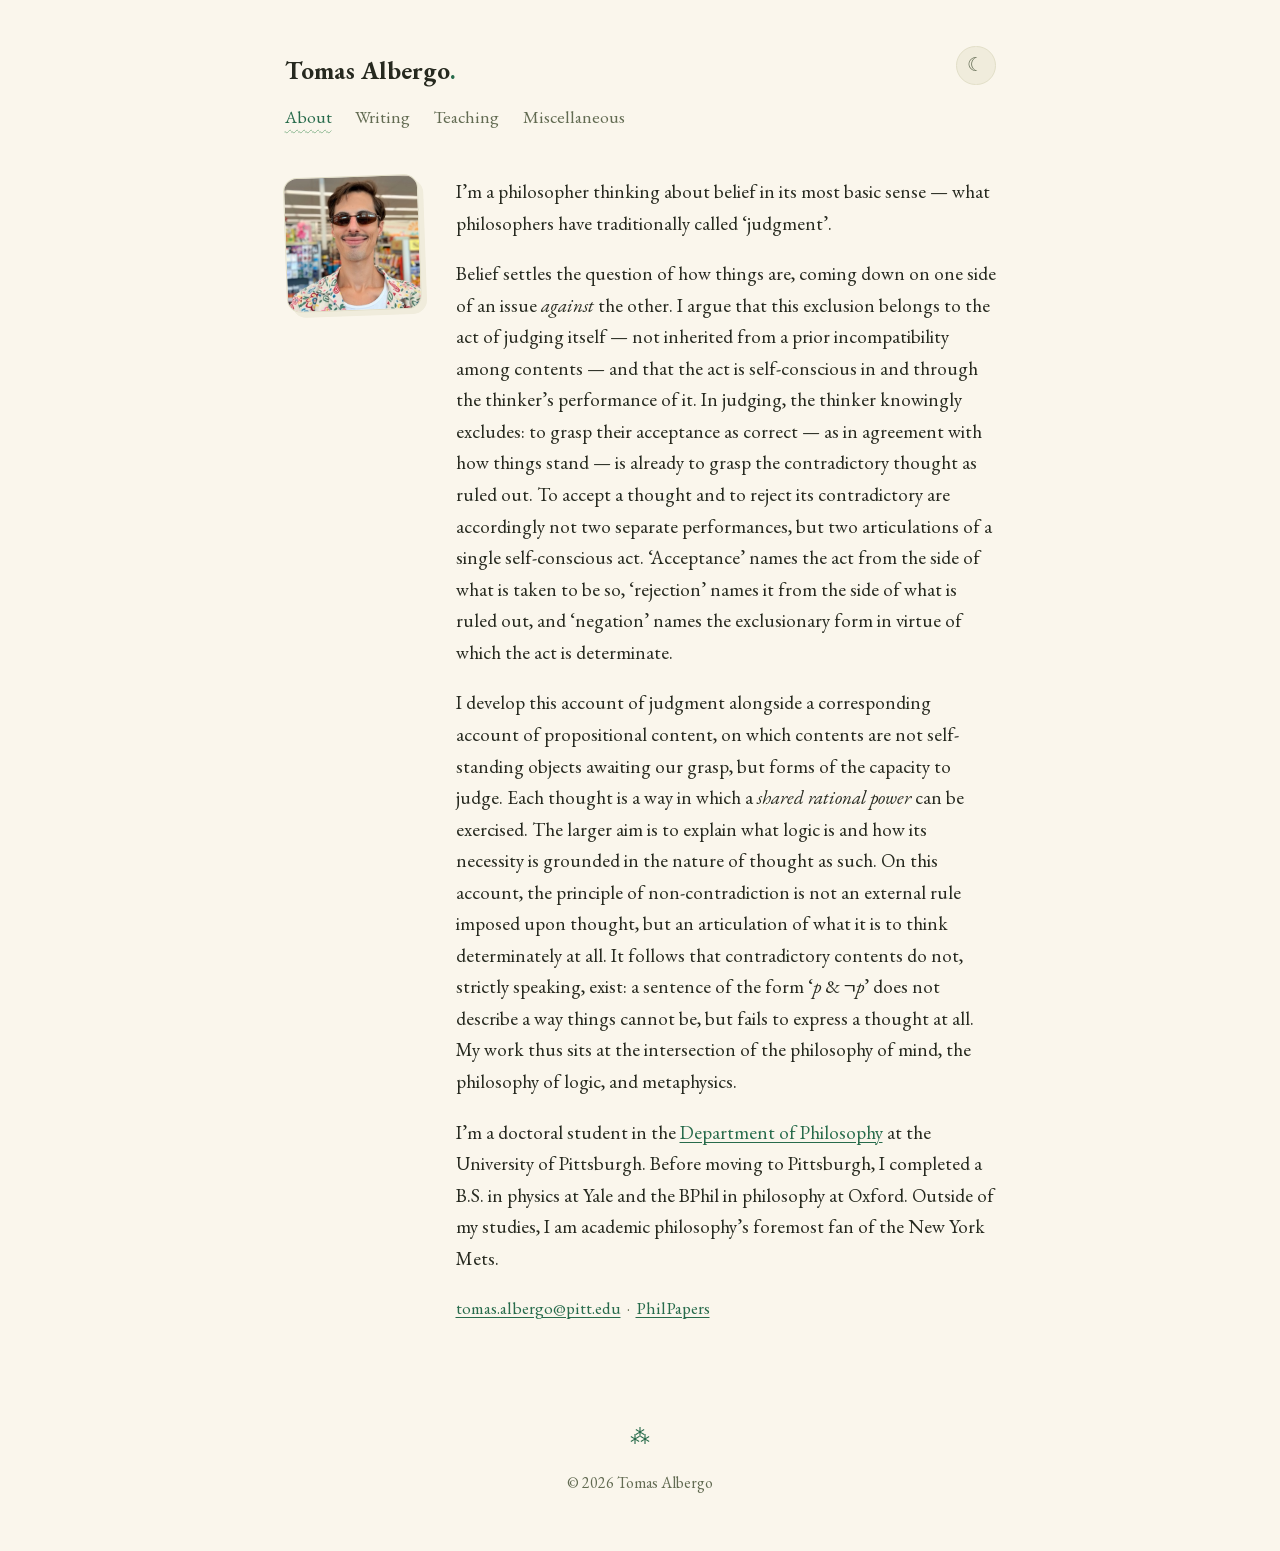
==== index.html @ c47ebb2b "Initial commit: personal academic site Hand-written HTML/CSS, EB Garamond, light/dark theme, the out" ====
<!DOCTYPE html>
<html lang="en">
<head>
  <meta charset="utf-8">
  <meta name="viewport" content="width=device-width, initial-scale=1">
  <title>Tomas Albergo</title>
  <meta name="description" content="Tomas Albergo — philosopher at the University of Pittsburgh working on logic, modality, and the metaphysics and epistemology of mind.">
  <link rel="icon" href="favicon.svg" type="image/svg+xml">
  <link rel="stylesheet" href="style.css">
  <script src="theme.js"></script>
  <script src="runner.js" defer></script>
</head>
<body>

<header class="site-header">
  <a class="wordmark" href="index.html">Tomas Albergo<span class="dot">.</span></a>
  <nav>
    <a href="index.html" aria-current="page">About</a>
    <a href="writing.html">Writing</a>
    <a href="teaching.html">Teaching</a>
    <a href="miscellaneous.html">Miscellaneous</a>
  </nav>
</header>

<main>
  <section class="intro">
    <!-- photo.jpg is a web-sized copy of TA.jpeg (the full-size original) -->
    <img class="portrait" src="photo.jpg" alt="Photo of Tomas Albergo">

    <div>
      <h1 class="visually-hidden">About</h1>
      <p>
        I’m a philosopher thinking about belief in its most basic
        sense — what philosophers have traditionally called
        ‘judgment’.
      </p>
      <p>
        Belief settles the question of how things are, coming down
        on one side of an issue <em>against</em> the other. I argue
        that this exclusion belongs to the act of judging itself —
        not inherited from a prior incompatibility among contents —
        and that the act is self-conscious in and through the
        thinker’s performance of it. In judging, the thinker
        knowingly excludes: to grasp their acceptance as correct —
        as in agreement with how things stand — is already to grasp
        the contradictory thought as ruled out. To accept a thought
        and to reject its contradictory are accordingly not two
        separate performances, but two articulations of a single
        self-conscious act. ‘Acceptance’ names the act from the side
        of what is taken to be so, ‘rejection’ names it from the
        side of what is ruled out, and ‘negation’ names the
        exclusionary form in virtue of which the act is determinate.
      </p>
      <p>
        I develop this account of judgment alongside a corresponding
        account of propositional content, on which contents are not
        self-standing objects awaiting our grasp, but forms of the
        capacity to judge. Each thought is a way in which a
        <em>shared rational power</em> can be exercised. The larger
        aim is to explain what logic is and how its necessity is
        grounded in the nature of thought as such. On this account,
        the principle of non-contradiction is not an external rule
        imposed upon thought, but an articulation of what it is to
        think determinately at all. It follows that contradictory
        contents do not, strictly speaking, exist: a sentence of the
        form ‘<em>p</em> &amp; ¬<em>p</em>’ does not describe a way things cannot be,
        but fails to express a thought at all. My work thus sits at
        the intersection of the philosophy of mind, the philosophy
        of logic, and metaphysics.
      </p>
      <p>
        I’m a doctoral student in the
        <a href="https://www.philosophy.pitt.edu/">Department of
        Philosophy</a> at the University of Pittsburgh. Before moving
        to Pittsburgh, I completed a B.S. in physics at Yale and the
        BPhil in philosophy at Oxford. Outside of my studies, I am
        academic philosophy’s foremost fan of the New York Mets.
      </p>
      <p class="contact-line">
        <a href="mailto:tomas.albergo@pitt.edu">tomas.albergo@pitt.edu</a>
        &nbsp;·&nbsp; <a href="https://philpeople.org/profiles/tomas-anthony-albergo">PhilPapers</a>
      </p>
    </div>
  </section>

</main>

<p class="asterism">⁂</p>

<footer class="site-footer">
  © 2026 Tomas Albergo
</footer>

</body>
</html>
---- style.css ----
/* ———————————————————————————————————————————————
   A warm, personal, lightweight stylesheet.
   Colors live in the :root block below — change them
   there and the whole site follows.
   ——————————————————————————————————————————————— */

/* EB Garamond, self-hosted (latin subset; other scripts fall back
   to the system serifs in the font stack) */
@font-face {
  font-family: 'EB Garamond';
  font-style: normal;
  font-weight: 400 800;
  font-display: swap;
  src: url('fonts/EBGaramond-latin.woff2') format('woff2');
  unicode-range: U+0000-00FF, U+0131, U+0152-0153, U+02BB-02BC, U+02C6, U+02DA, U+02DC, U+0304, U+0308, U+0329, U+2000-206F, U+20AC, U+2122, U+2191, U+2193, U+2212, U+2215, U+FEFF, U+FFFD;
}

@font-face {
  font-family: 'EB Garamond';
  font-style: italic;
  font-weight: 400 800;
  font-display: swap;
  src: url('fonts/EBGaramond-Italic-latin.woff2') format('woff2');
  unicode-range: U+0000-00FF, U+0131, U+0152-0153, U+02BB-02BC, U+02C6, U+02DA, U+02DC, U+0304, U+0308, U+0329, U+2000-206F, U+20AC, U+2122, U+2191, U+2193, U+2212, U+2215, U+FEFF, U+FFFD;
}

:root {
  color-scheme: light dark;
  --paper: #faf6ec;        /* warm cream background */
  --paper-raised: #f0ecdc; /* slightly deeper paper, for cards */
  --ink: #26291f;          /* warm near-black text */
  --ink-soft: #626b52;     /* muted gray-green for secondary text */
  --accent: #276b4b;       /* rainforest emerald */
  --accent-soft: #8db892;
  --rule: #e2dfc8;         /* hairlines and borders */
  /* flourish colors (dot, heading stroke, wavy underline, asterism):
     in light mode they follow the greens; dark mode overrides them */
  --pop: var(--accent-soft);
  --pop-strong: var(--accent);
  /* selected-text color: inverted (paper) on the green highlight in
     light mode; dark mode keeps the ordinary ink so it stays legible */
  --selection-ink: var(--paper);
  /* the outfield philosopher's paints (sprite injected by runner.js;
     his laurel uses --accent directly) */
  --spr-outline: #2b2620;
  --spr-cloth: #fffdf5;      /* chiton + ball */
  --spr-skin: #e0a877;
  --spr-beard: #c9bea8;
  --spr-wood: #8a5a33;       /* glove, sandal soles, torch handle */
  --spr-fold: #e8e1cd;       /* himation fold line */
  --spr-flair: #f0641e;      /* meander hem — follows the flourishes */
  --spr-flame: #ee7422;
  --spr-flame-core: #f9c440;
  --spr-stitch: #c53042;     /* ball stitches (same in dark) */
}

/* The dark palette applies two ways: automatically when the system
   prefers dark (unless the toggle chose light), and manually when the
   toggle sets data-theme="dark". Plain CSS can't name and reuse a
   block, so the two variable lists below must be kept in sync. */
@media (prefers-color-scheme: dark) {
  :root:not([data-theme="light"]) {
    --paper: #161f18;      /* jungle at dusk */
    --paper-raised: #1f2a21;
    --ink: #eae5d8;        /* kept cream rather than green — reads as lamplight */
    --ink-soft: #9ea491;
    --accent: #72c290;     /* fern glow */
    --accent-soft: #2c5e42;
    --rule: #2d3b2f;
    --pop: #b6d43a;        /* lime glow, dark mode only */
    --pop-strong: #b6d43a;
    --selection-ink: var(--ink);
    --spr-outline: #10150f;
    --spr-cloth: #f2eede;
    --spr-skin: #d19a6b;
    --spr-beard: #a89e88;
    --spr-wood: #9c6b3e;
    --spr-fold: #d6d0bc;
    --spr-flair: var(--pop);
    --spr-flame: #f5883a;
    --spr-flame-core: #ffd45c;
  }
}

:root[data-theme="light"] { color-scheme: light; }

:root[data-theme="dark"] {
  color-scheme: dark;
  --paper: #161f18;
  --paper-raised: #1f2a21;
  --ink: #eae5d8;
  --ink-soft: #9ea491;
  --accent: #72c290;
  --accent-soft: #2c5e42;
  --rule: #2d3b2f;
  --pop: #b6d43a;
  --pop-strong: #b6d43a;
  --selection-ink: var(--ink);
  --spr-outline: #10150f;
  --spr-cloth: #f2eede;
  --spr-skin: #d19a6b;
  --spr-beard: #a89e88;
  --spr-wood: #9c6b3e;
  --spr-fold: #d6d0bc;
  --spr-flair: var(--pop);
  --spr-flame: #f5883a;
  --spr-flame-core: #ffd45c;
}

* { box-sizing: border-box; }

/* Garamond runs small for its point size, so the whole rem scale
   gets one notch up (16px → 18px) to compensate */
html { font-size: 112.5%; }

body {
  margin: 0;
  background: var(--paper);
  color: var(--ink);
  font-family: 'EB Garamond', Garamond, 'Iowan Old Style', 'Palatino Linotype', Palatino, Georgia, serif;
  font-size: 1.0625rem;
  line-height: 1.65;
  -webkit-font-smoothing: antialiased;
}

.site-header, main, .site-footer {
  max-width: 42rem;
  margin-inline: auto;
  padding-inline: 1.25rem;
}

::selection { background: var(--accent-soft); color: var(--selection-ink); }

:focus-visible { outline: 2px solid var(--accent); outline-offset: 3px; border-radius: 2px; }

/* ——— Header & navigation ——— */

.site-header { padding-top: 2.75rem; position: relative; }

.wordmark {
  font-size: 1.4rem;
  font-weight: 700;
  letter-spacing: 0.01em;
  color: var(--ink);
  text-decoration: none;
}

.wordmark .dot { color: var(--pop-strong); }

.site-header nav {
  margin-top: 0.6rem;
  display: flex;
  flex-wrap: wrap;
  gap: 0.35rem 1.3rem;
  font-size: 0.98rem;
}

.site-header nav a {
  color: var(--ink-soft);
  text-decoration: none;
}

.site-header nav a:hover { color: var(--accent); }

.site-header nav a[aria-current="page"] {
  color: var(--accent);
  text-decoration: underline wavy;
  text-decoration-color: var(--pop);
  text-decoration-thickness: 1px;
  text-underline-offset: 6px;
}

/* the light/dark switch (inserted by theme.js) */
.theme-toggle {
  position: absolute;
  top: 2.55rem;
  right: 1.25rem;
  width: 2.2rem;
  height: 2.2rem;
  border-radius: 50%;
  border: 1px solid var(--rule);
  background: var(--paper-raised);
  color: var(--ink-soft);
  font: inherit;
  font-size: 1.05rem;
  line-height: 1;
  cursor: pointer;
  padding: 0;
}

.theme-toggle:hover {
  color: var(--pop-strong);
  border-color: var(--accent-soft);
}

body, .theme-toggle {
  transition: background-color 0.25s ease, color 0.25s ease;
}

/* ——— Main content ——— */

main { padding-top: 2.5rem; padding-bottom: 1rem; }

main a {
  color: var(--accent);
  text-decoration-thickness: 1px;
  text-underline-offset: 2.5px;
}

main a:hover { text-decoration-thickness: 2px; }

h1 {
  font-size: 1.9rem;
  line-height: 1.25;
  letter-spacing: -0.01em;
  margin: 0 0 1rem;
}

h2 {
  font-size: 1.3rem;
  margin: 2.5rem 0 1rem;
}

/* the little stroke under every h2: one stroke, two poles —
   after the site owner's thesis that accepting p and rejecting ¬p
   are two descriptions of one act */
h2::after {
  content: "";
  display: block;
  width: 2.5rem;
  height: 3px;
  margin-top: 0.4rem;
  border-radius: 2px;
  background: linear-gradient(90deg, var(--accent) 0 50%, var(--pop) 50% 100%);
}

/* ——— About page intro ——— */

/* present for screen readers and document structure, not shown */
.visually-hidden {
  position: absolute;
  width: 1px;
  height: 1px;
  margin: -1px;
  padding: 0;
  overflow: hidden;
  clip: rect(0 0 0 0);
  white-space: nowrap;
  border: 0;
}

.intro {
  display: flex;
  gap: 2rem;
  align-items: flex-start;
}

/* with no visible heading, the first line should sit flush with the
   top of the portrait */
.intro p:first-of-type { margin-top: 0; }

.portrait {
  flex-shrink: 0;
  width: 7.5rem;
  height: 7.5rem;
  border-radius: 14px;
  rotate: -2deg;
  object-fit: cover;
  border: 1px solid var(--rule);
  box-shadow: 5px 5px 0 var(--paper-raised);
}

/* placeholder version, until a real photo replaces it */
div.portrait {
  display: grid;
  place-items: center;
  background: var(--paper-raised);
  color: var(--ink-soft);
  font-size: 2.1rem;
  letter-spacing: 0.05em;
}

.contact-line {
  color: var(--ink-soft);
  font-size: 0.95rem;
}

/* ——— Entries (writing, teaching) ——— */

.entry { margin-bottom: 1.75rem; }

.entry h3 {
  font-size: 1.08rem;
  font-weight: 600;
  margin: 0 0 0.15rem;
}

.entry .meta {
  font-style: italic;
  color: var(--ink-soft);
  font-size: 0.94rem;
  margin: 0;
}

.entry .links {
  font-size: 0.9rem;
  margin: 0.25rem 0 0;
}

.entry details { margin-top: 0.4rem; }

.entry summary {
  cursor: pointer;
  font-size: 0.9rem;
  color: var(--ink-soft);
  width: fit-content;
}

.entry summary:hover { color: var(--accent); }

.entry details p {
  font-size: 0.95rem;
  color: var(--ink-soft);
  border-left: 2px solid var(--rule);
  padding-left: 0.9rem;
  margin: 0.5rem 0 0;
}

/* ——— Flourishes ——— */

.asterism {
  text-align: center;
  color: var(--pop-strong);
  font-size: 1.1rem;
  margin: 3.5rem 0 0;
  user-select: none;
}

blockquote {
  margin: 1.5rem 0;
  padding-left: 1.1rem;
  border-left: 3px solid var(--accent-soft);
  font-style: italic;
  color: var(--ink-soft);
}

blockquote cite { font-style: normal; font-size: 0.9rem; }

/* ——— Footer ——— */

.site-footer {
  padding-top: 1rem;
  padding-bottom: 3rem;
  color: var(--ink-soft);
  font-size: 0.88rem;
  text-align: center;
}

/* ——— Small screens ——— */

@media (max-width: 34rem) {
  .intro { flex-direction: column; }
  h1 { font-size: 1.6rem; }
}

/* ——— The outfield philosopher ———
   A pixel-art Greek philosopher (injected by runner.js) chases a fly
   ball along the bottom of the page: once per visit, replayable by
   clicking the wordmark's green dot. To remove him: delete runner.js,
   its <script> line in each page, this section, and the --spr-*
   variables in the color blocks above. */

.runner-svg { display: block; width: 48px; height: auto; }
.ball-svg { display: block; width: 12px; height: auto; }

.runner-svg .pk, .ball-svg .pk { fill: var(--spr-outline); }
.runner-svg .pw, .ball-svg .pw { fill: var(--spr-cloth); }
.runner-svg .pr, .ball-svg .pr { fill: var(--spr-stitch); }
.runner-svg .pt { fill: var(--spr-skin); }
.runner-svg .pg { fill: var(--spr-beard); }
.runner-svg .pn { fill: var(--spr-wood); }
.runner-svg .ps { fill: var(--spr-fold); }
.runner-svg .pa { fill: var(--accent); }    /* laurel */
.runner-svg .po { fill: var(--spr-flair); } /* meander hem */
.runner-svg .pf { fill: var(--spr-flame); }
.runner-svg .py { fill: var(--spr-flame-core); }

.runner {
  position: fixed;
  left: 0;
  bottom: 0.4rem;
  z-index: 60;
  pointer-events: none;
  visibility: hidden;
  transform: translateX(-90px);
  will-change: transform;
}

.runner.running {
  visibility: visible;
  animation: runner-cross 8.5s linear forwards;
}

@keyframes runner-cross {
  from { transform: translateX(-90px); }
  to   { transform: translateX(calc(100vw + 50px)); }
}

/* two-frame gait (the torch flame flickers with it) plus a lean-and-bob */
.runner .fb, .runner .fc { opacity: 0; }
.runner.running .fa { animation: runner-gait-a 0.32s steps(1, end) infinite; }
.runner.running .fb { animation: runner-gait-b 0.32s steps(1, end) infinite; }
.runner.running .runner-svg { animation: runner-bob 0.32s ease-in-out infinite alternate; }
@keyframes runner-gait-a { 0%, 100% { opacity: 1; } 50% { opacity: 0; } }
@keyframes runner-gait-b { 0% { opacity: 0; } 50% { opacity: 1; } 100% { opacity: 0; } }
@keyframes runner-bob {
  from { transform: rotate(3deg) translateY(0); }
  to   { transform: rotate(3deg) translateY(-2px); }
}

/* the fly ball, animated relative to the runner so the catch lands in
   the glove at any viewport width: he gets a head start, the ball is
   hit in from the left edge at ~2.3x his speed, apex at 60% of the
   crossing, gloved at 74% */
.runner .ballw { position: absolute; left: 0; top: 0; opacity: 0; }
.runner.running .ballw { animation: runner-ball-show 8.5s linear forwards; }
.runner.running .ballx { animation: runner-ball-x 8.5s linear forwards; }
.runner.running .bally { animation: runner-ball-y 8.5s linear forwards; }
@keyframes runner-ball-show {
  0%, 44% { opacity: 0; }
  45%, 100% { opacity: 1; }
}
@keyframes runner-ball-x {
  0%, 45% { transform: translateX(calc(7px - 45vw)); }
  74%, 100% { transform: translateX(36px); }
}
@keyframes runner-ball-y {
  0%, 45% { transform: translateY(-30px); animation-timing-function: cubic-bezier(0.2, 0.6, 0.5, 1); }
  60% { transform: translateY(-340px); animation-timing-function: cubic-bezier(0.5, 0, 0.9, 0.6); }
  74%, 100% { transform: translateY(2px); }
}

/* reduced motion: the automatic appearance becomes a quiet fade in the
   corner, ball already gloved, torch aloft. A click on the dot is an
   explicit request (runner.js adds .force), so it still plays the
   full sprint. */
@media (prefers-reduced-motion: reduce) {
  .runner:not(.force) { left: auto; right: 1rem; transform: none; }
  .runner:not(.force).running { animation: runner-appear 3s ease forwards; }
  .runner:not(.force).running .fa,
  .runner:not(.force).running .fb { animation: none; opacity: 0; }
  .runner:not(.force).running .fc { opacity: 1; }
  .runner:not(.force).running .runner-svg { animation: none; }
  .runner:not(.force) .ballw { display: none; }
  @keyframes runner-appear {
    0% { opacity: 0; } 25% { opacity: 1; }
    75% { opacity: 1; } 100% { opacity: 0; }
  }
}

.wordmark .dot { cursor: pointer; }
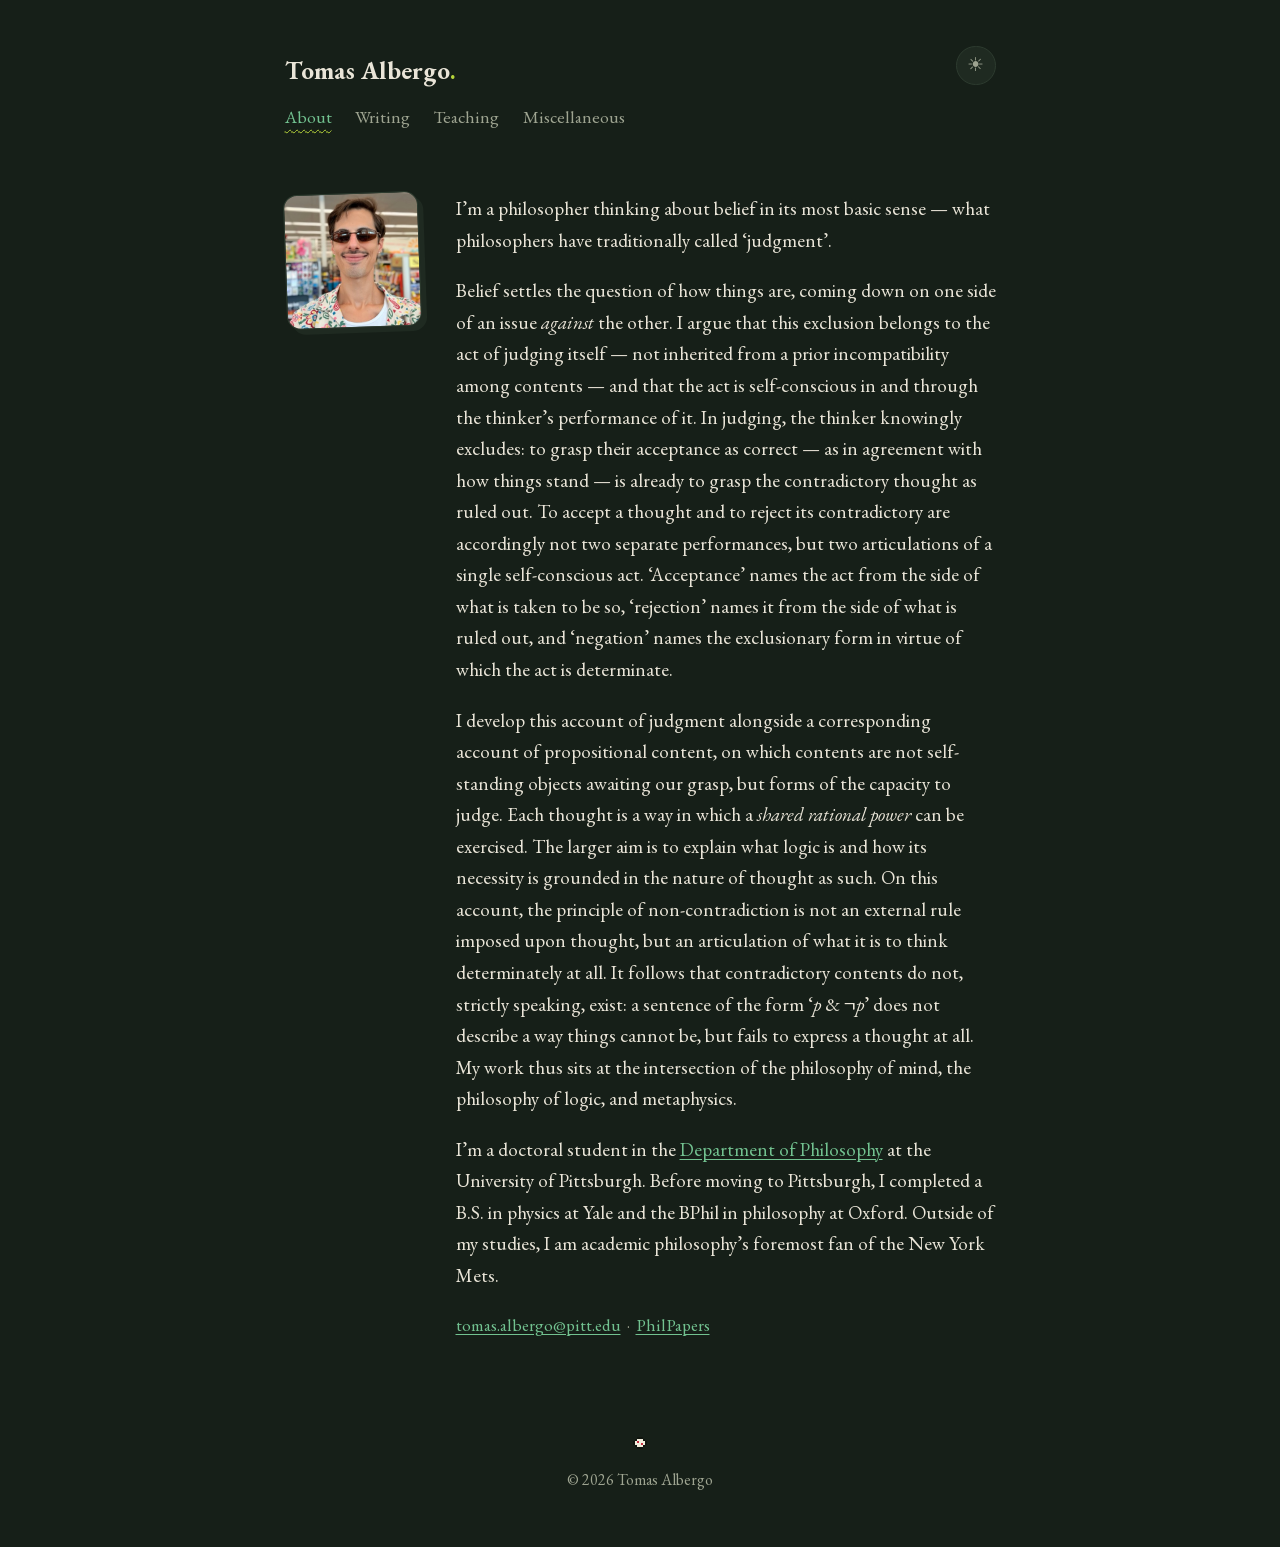
==== commit 7b26c189: "Footer ornament: the philosopher's pixel baseball replaces the asterism Hand-drawn, theme-aware, and" ====
--- a/index.html
+++ b/index.html
@@ -4,7 +4,13 @@
   <meta charset="utf-8">
   <meta name="viewport" content="width=device-width, initial-scale=1">
   <title>Tomas Albergo</title>
-  <meta name="description" content="Tomas Albergo — philosopher at the University of Pittsburgh working on logic, modality, and the metaphysics and epistemology of mind.">
+  <meta name="description" content="Tomas Albergo — philosopher thinking about belief and judgment. Doctoral student in Philosophy at the University of Pittsburgh.">
+  <meta property="og:type" content="website">
+  <meta property="og:title" content="Tomas Albergo">
+  <meta property="og:description" content="Philosopher thinking about belief and judgment. Doctoral student in Philosophy at the University of Pittsburgh.">
+  <meta property="og:url" content="https://tomasalbergo.com/">
+  <meta property="og:image" content="https://tomasalbergo.com/photo.jpg">
+  <meta name="twitter:card" content="summary">
   <link rel="icon" href="favicon.svg" type="image/svg+xml">
   <link rel="stylesheet" href="style.css">
   <script src="theme.js"></script>
@@ -85,7 +91,7 @@
 
 </main>
 
-<p class="asterism">⁂</p>
+<p class="asterism"><svg class="ball-svg" viewBox="0 0 7 6" shape-rendering="crispEdges" aria-hidden="true"><rect class="pk" x="2" y="0" width="3" height="1"/><rect class="pk" x="1" y="1" width="1" height="1"/><rect class="pw" x="2" y="1" width="3" height="1"/><rect class="pk" x="5" y="1" width="1" height="1"/><rect class="pk" x="0" y="2" width="1" height="1"/><rect class="pw" x="1" y="2" width="1" height="1"/><rect class="pr" x="2" y="2" width="1" height="1"/><rect class="pw" x="3" y="2" width="3" height="1"/><rect class="pk" x="6" y="2" width="1" height="1"/><rect class="pk" x="0" y="3" width="1" height="1"/><rect class="pw" x="1" y="3" width="3" height="1"/><rect class="pr" x="4" y="3" width="1" height="1"/><rect class="pw" x="5" y="3" width="1" height="1"/><rect class="pk" x="6" y="3" width="1" height="1"/><rect class="pk" x="1" y="4" width="1" height="1"/><rect class="pw" x="2" y="4" width="3" height="1"/><rect class="pk" x="5" y="4" width="1" height="1"/><rect class="pk" x="2" y="5" width="3" height="1"/></svg></p>
 
 <footer class="site-footer">
   © 2026 Tomas Albergo
--- a/style.css
+++ b/style.css
@@ -25,7 +25,40 @@
 }
 
 :root {
-  color-scheme: light dark;
+  color-scheme: dark;
+  /* The dark "jungle at dusk" palette is the site's default face.
+     The toggle (theme.js) switches to the light cream palette below
+     and remembers the choice. */
+  --paper: #161f18;      /* jungle at dusk */
+  --paper-raised: #1f2a21;
+  --ink: #eae5d8;        /* kept cream rather than green — reads as lamplight */
+  --ink-soft: #9ea491;
+  --accent: #72c290;     /* fern glow */
+  --accent-soft: #2c5e42;
+  --rule: #2d3b2f;
+  /* flourish colors (dot, heading stroke, wavy underline, asterism) */
+  --pop: #b6d43a;        /* lime glow */
+  --pop-strong: #b6d43a;
+  /* selected-text color: ordinary ink on the green highlight */
+  --selection-ink: var(--ink);
+  /* the outfield philosopher's paints (sprite injected by runner.js;
+     his laurel uses --accent directly) */
+  --spr-outline: #10150f;
+  --spr-cloth: #f2eede;      /* chiton + ball */
+  --spr-skin: #d19a6b;
+  --spr-beard: #a89e88;
+  --spr-wood: #9c6b3e;       /* glove, sandal soles, torch handle */
+  --spr-fold: #d6d0bc;       /* himation fold line */
+  --spr-flair: var(--pop);   /* meander hem — follows the flourishes */
+  --spr-flame: #f5883a;
+  --spr-flame-core: #ffd45c;
+  --spr-stitch: #c53042;     /* ball stitches (same in both themes) */
+}
+
+/* The light "warm cream" palette, applied only when the visitor flips
+   the toggle (theme.js sets data-theme="light"). */
+:root[data-theme="light"] {
+  color-scheme: light;
   --paper: #faf6ec;        /* warm cream background */
   --paper-raised: #f0ecdc; /* slightly deeper paper, for cards */
   --ink: #26291f;          /* warm near-black text */
@@ -33,78 +66,20 @@
   --accent: #276b4b;       /* rainforest emerald */
   --accent-soft: #8db892;
   --rule: #e2dfc8;         /* hairlines and borders */
-  /* flourish colors (dot, heading stroke, wavy underline, asterism):
-     in light mode they follow the greens; dark mode overrides them */
+  /* in light mode the flourishes follow the greens, not the lime */
   --pop: var(--accent-soft);
   --pop-strong: var(--accent);
-  /* selected-text color: inverted (paper) on the green highlight in
-     light mode; dark mode keeps the ordinary ink so it stays legible */
+  /* selection reads inverted in light mode: paper on green */
   --selection-ink: var(--paper);
-  /* the outfield philosopher's paints (sprite injected by runner.js;
-     his laurel uses --accent directly) */
   --spr-outline: #2b2620;
-  --spr-cloth: #fffdf5;      /* chiton + ball */
+  --spr-cloth: #fffdf5;
   --spr-skin: #e0a877;
   --spr-beard: #c9bea8;
-  --spr-wood: #8a5a33;       /* glove, sandal soles, torch handle */
-  --spr-fold: #e8e1cd;       /* himation fold line */
-  --spr-flair: #f0641e;      /* meander hem — follows the flourishes */
+  --spr-wood: #8a5a33;
+  --spr-fold: #e8e1cd;
+  --spr-flair: #f0641e;    /* orange hem in light mode */
   --spr-flame: #ee7422;
   --spr-flame-core: #f9c440;
-  --spr-stitch: #c53042;     /* ball stitches (same in dark) */
-}
-
-/* The dark palette applies two ways: automatically when the system
-   prefers dark (unless the toggle chose light), and manually when the
-   toggle sets data-theme="dark". Plain CSS can't name and reuse a
-   block, so the two variable lists below must be kept in sync. */
-@media (prefers-color-scheme: dark) {
-  :root:not([data-theme="light"]) {
-    --paper: #161f18;      /* jungle at dusk */
-    --paper-raised: #1f2a21;
-    --ink: #eae5d8;        /* kept cream rather than green — reads as lamplight */
-    --ink-soft: #9ea491;
-    --accent: #72c290;     /* fern glow */
-    --accent-soft: #2c5e42;
-    --rule: #2d3b2f;
-    --pop: #b6d43a;        /* lime glow, dark mode only */
-    --pop-strong: #b6d43a;
-    --selection-ink: var(--ink);
-    --spr-outline: #10150f;
-    --spr-cloth: #f2eede;
-    --spr-skin: #d19a6b;
-    --spr-beard: #a89e88;
-    --spr-wood: #9c6b3e;
-    --spr-fold: #d6d0bc;
-    --spr-flair: var(--pop);
-    --spr-flame: #f5883a;
-    --spr-flame-core: #ffd45c;
-  }
-}
-
-:root[data-theme="light"] { color-scheme: light; }
-
-:root[data-theme="dark"] {
-  color-scheme: dark;
-  --paper: #161f18;
-  --paper-raised: #1f2a21;
-  --ink: #eae5d8;
-  --ink-soft: #9ea491;
-  --accent: #72c290;
-  --accent-soft: #2c5e42;
-  --rule: #2d3b2f;
-  --pop: #b6d43a;
-  --pop-strong: #b6d43a;
-  --selection-ink: var(--ink);
-  --spr-outline: #10150f;
-  --spr-cloth: #f2eede;
-  --spr-skin: #d19a6b;
-  --spr-beard: #a89e88;
-  --spr-wood: #9c6b3e;
-  --spr-fold: #d6d0bc;
-  --spr-flair: var(--pop);
-  --spr-flame: #f5883a;
-  --spr-flame-core: #ffd45c;
 }
 
 * { box-sizing: border-box; }
@@ -133,9 +108,31 @@
 
 :focus-visible { outline: 2px solid var(--accent); outline-offset: 3px; border-radius: 2px; }
 
+/* anchor jumps (e.g. footnote backlinks) land below the sticky header */
+:target { scroll-margin-top: 7rem; }
+
 /* ——— Header & navigation ——— */
 
-.site-header { padding-top: 2.75rem; position: relative; }
+/* The header rides along: it hides while you scroll down to read, and
+   slides back the moment you scroll up (theme.js toggles the classes). */
+.site-header {
+  padding-top: 2.75rem;
+  padding-bottom: 0.9rem;
+  position: sticky;
+  top: 0;
+  z-index: 40;
+  background: var(--paper);
+  border-bottom: 1px solid transparent;
+  transition: transform 0.25s ease, padding 0.25s ease,
+              background-color 0.25s ease, border-color 0.25s ease;
+}
+
+.site-header.scrolled {
+  padding-top: 0.9rem;
+  border-bottom-color: var(--rule);
+}
+
+.site-header.header-hidden { transform: translateY(-100%); }
 
 .wordmark {
   font-size: 1.4rem;
@@ -193,8 +190,40 @@
   border-color: var(--accent-soft);
 }
 
+.site-header.scrolled .theme-toggle { top: 0.7rem; }
+
 body, .theme-toggle {
-  transition: background-color 0.25s ease, color 0.25s ease;
+  transition: background-color 0.25s ease, color 0.25s ease,
+              top 0.25s ease;
+}
+
+/* the back-to-top button (inserted by theme.js on long pages) */
+.to-top {
+  position: fixed;
+  right: 1.1rem;
+  bottom: 1.1rem;
+  z-index: 45;
+  width: 2.2rem;
+  height: 2.2rem;
+  border-radius: 50%;
+  border: 1px solid var(--rule);
+  background: var(--paper-raised);
+  color: var(--ink-soft);
+  font: inherit;
+  font-size: 1rem;
+  line-height: 1;
+  cursor: pointer;
+  padding: 0;
+  opacity: 0;
+  visibility: hidden;
+  transition: opacity 0.25s ease, visibility 0.25s ease, color 0.25s ease;
+}
+
+.to-top.show { opacity: 1; visibility: visible; }
+
+.to-top:hover {
+  color: var(--pop-strong);
+  border-color: var(--accent-soft);
 }
 
 /* ——— Main content ——— */
@@ -334,6 +363,12 @@
   font-size: 1.1rem;
   margin: 3.5rem 0 0;
   user-select: none;
+}
+
+/* the ornament is the philosopher's pixel baseball */
+.asterism .ball-svg {
+  margin-inline: auto;
+  width: 14px;
 }
 
 blockquote {
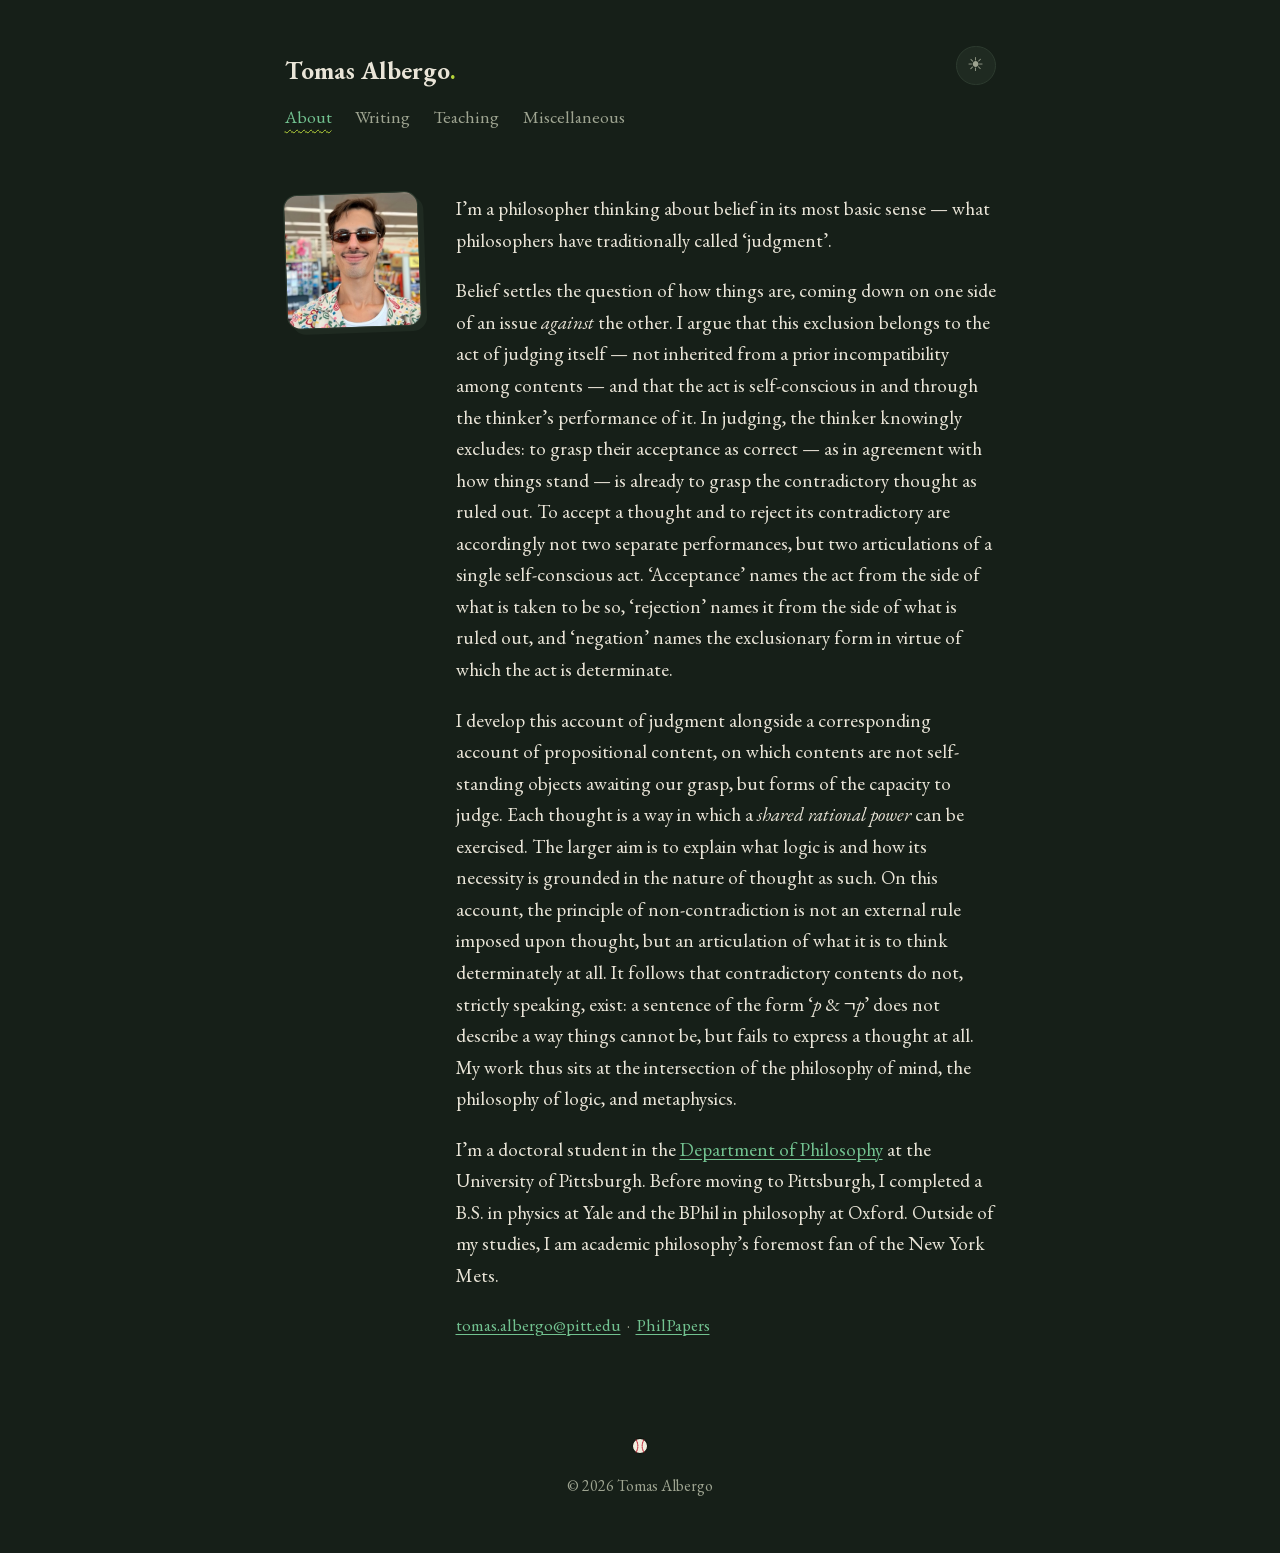
==== commit 8f1a541b: "Vector baseball as footer ornament and favicon Replaces the pixel ball ornament (too small to read a" ====
--- a/index.html
+++ b/index.html
@@ -91,7 +91,7 @@
 
 </main>
 
-<p class="asterism"><svg class="ball-svg" viewBox="0 0 7 6" shape-rendering="crispEdges" aria-hidden="true"><rect class="pk" x="2" y="0" width="3" height="1"/><rect class="pk" x="1" y="1" width="1" height="1"/><rect class="pw" x="2" y="1" width="3" height="1"/><rect class="pk" x="5" y="1" width="1" height="1"/><rect class="pk" x="0" y="2" width="1" height="1"/><rect class="pw" x="1" y="2" width="1" height="1"/><rect class="pr" x="2" y="2" width="1" height="1"/><rect class="pw" x="3" y="2" width="3" height="1"/><rect class="pk" x="6" y="2" width="1" height="1"/><rect class="pk" x="0" y="3" width="1" height="1"/><rect class="pw" x="1" y="3" width="3" height="1"/><rect class="pr" x="4" y="3" width="1" height="1"/><rect class="pw" x="5" y="3" width="1" height="1"/><rect class="pk" x="6" y="3" width="1" height="1"/><rect class="pk" x="1" y="4" width="1" height="1"/><rect class="pw" x="2" y="4" width="3" height="1"/><rect class="pk" x="5" y="4" width="1" height="1"/><rect class="pk" x="2" y="5" width="3" height="1"/></svg></p>
+<p class="asterism"><svg class="footer-ball" viewBox="0 0 32 32" aria-hidden="true"><circle cx="16" cy="16" r="13.5"/><path d="M9.2 5.2 A 21 21 0 0 1 9.2 26.8"/><path d="M22.8 5.2 A 21 21 0 0 0 22.8 26.8"/></svg></p>
 
 <footer class="site-footer">
   © 2026 Tomas Albergo
--- a/style.css
+++ b/style.css
@@ -365,10 +365,26 @@
   user-select: none;
 }
 
-/* the ornament is the philosopher's pixel baseball */
-.asterism .ball-svg {
+/* the ornament is a baseball (the favicon is its twin) */
+.asterism .footer-ball {
+  display: block;
+  width: 18px;
+  height: 18px;
   margin-inline: auto;
-  width: 14px;
+}
+
+.footer-ball circle {
+  fill: var(--spr-cloth);
+  stroke: var(--spr-outline);
+  stroke-width: 2;
+}
+
+.footer-ball path {
+  fill: none;
+  stroke: var(--spr-stitch);
+  stroke-width: 1.9;
+  stroke-linecap: round;
+  stroke-dasharray: 2.4 1.9;
 }
 
 blockquote {
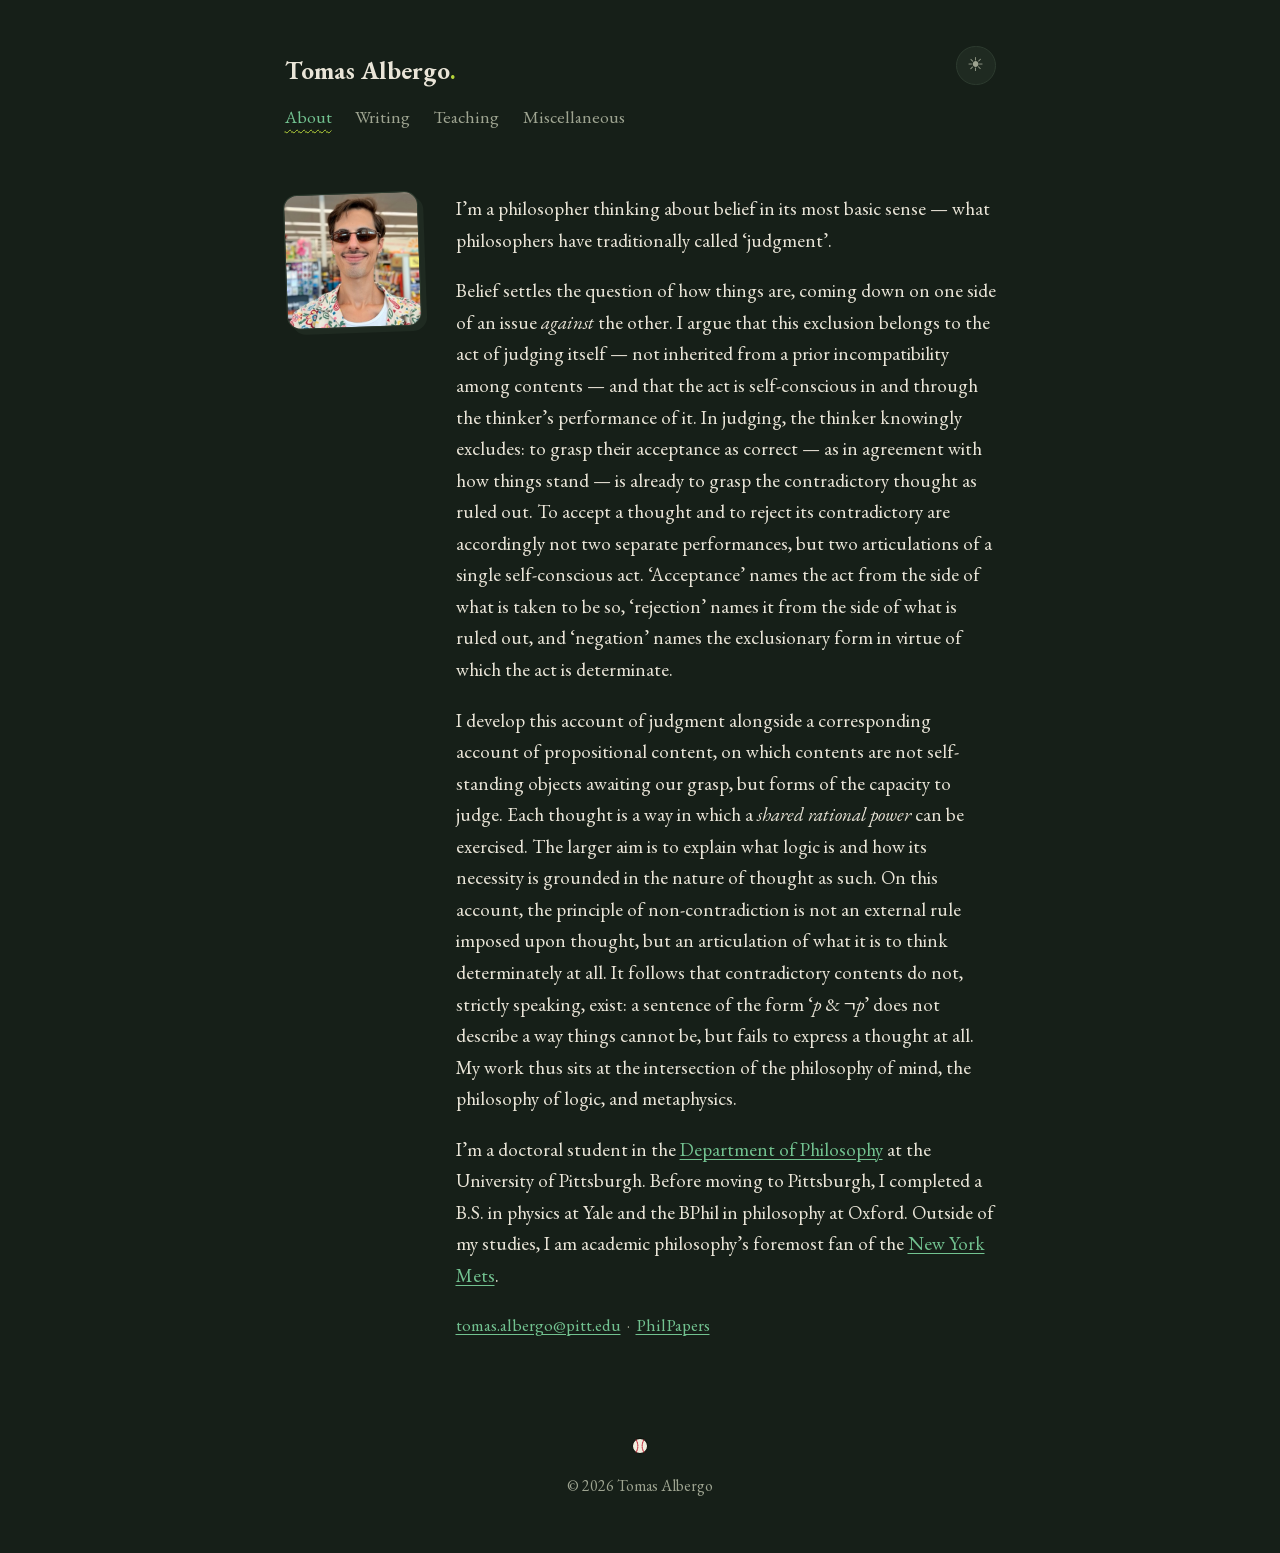
==== commit c9c9e8c8: "Link the New York Mets in the bio Co-Authored-By: Claude Fable 5 <noreply@anthropic.com>" ====
--- a/index.html
+++ b/index.html
@@ -80,7 +80,9 @@
         Philosophy</a> at the University of Pittsburgh. Before moving
         to Pittsburgh, I completed a B.S. in physics at Yale and the
         BPhil in philosophy at Oxford. Outside of my studies, I am
-        academic philosophy’s foremost fan of the New York Mets.
+        academic philosophy’s foremost fan of the
+        <a href="https://www.youtube.com/watch?v=Fd4uZqP17Pk&amp;list=RDFd4uZqP17Pk&amp;start_radio=1">New
+        York Mets</a>.
       </p>
       <p class="contact-line">
         <a href="mailto:tomas.albergo@pitt.edu">tomas.albergo@pitt.edu</a>
